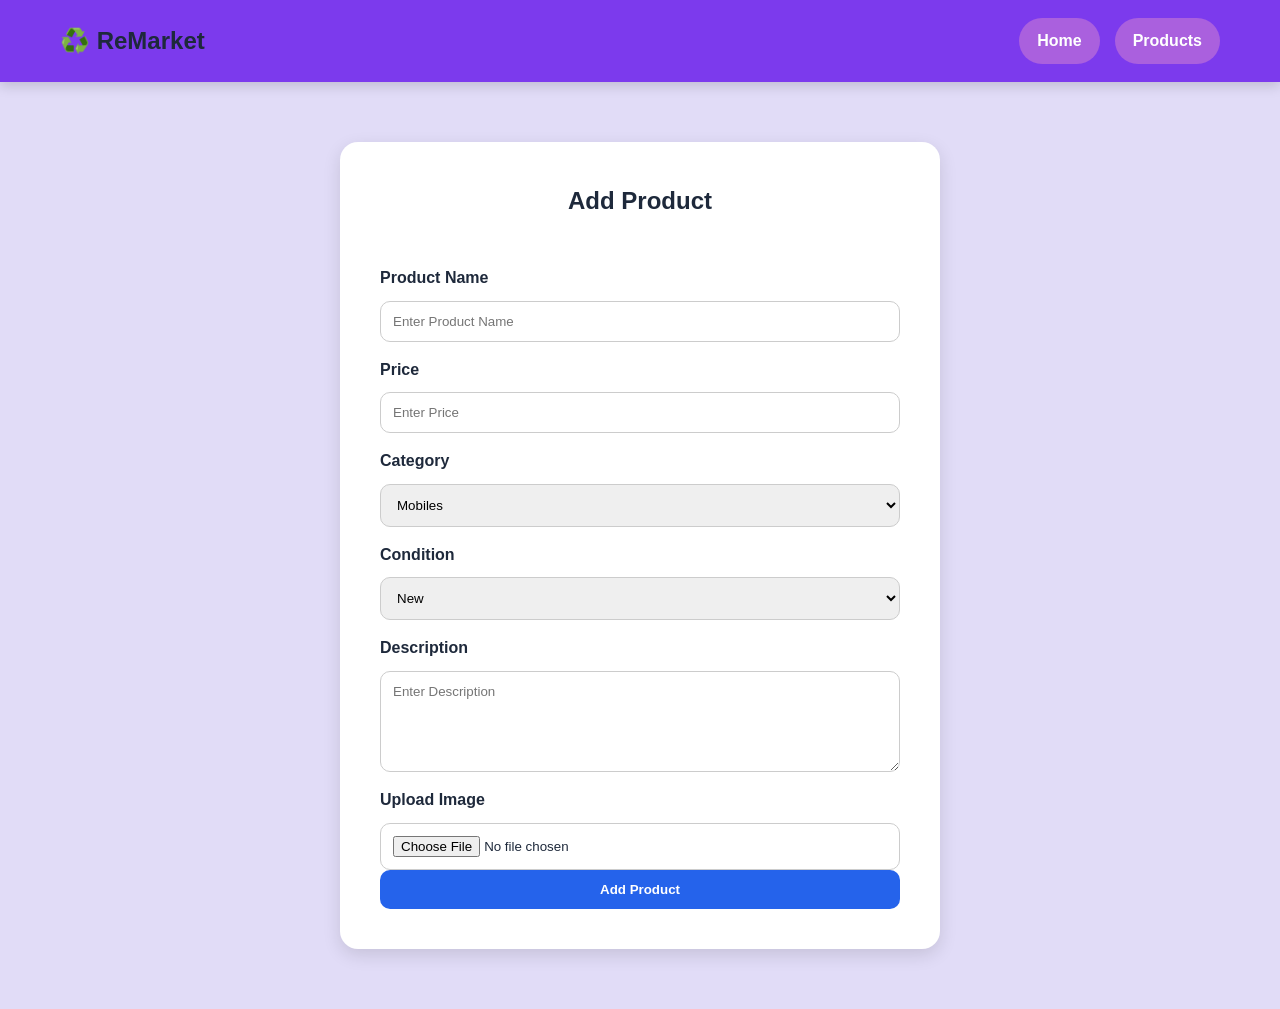
==== add-product.html @ 2c680824 "Add files via upload" ====
<!DOCTYPE html>
<html lang="en">
<head>
    <meta charset="UTF-8">
    <meta name="viewport" content="width=device-width, initial-scale=1.0">
    <title>Add Product</title>
    <link rel="stylesheet" href="style.css">
</head>
<body>
    <nav>
        <h2>♻️ ReMarket</h2>
        <div class="nav-links">
            <a href="index.html">Home</a>
            <a href="product.html">Products</a>
        </div>
    </nav>
    <section class="add-product">
        <h1>Add Product</h1>
        <form>
            <label>Product Name</label>
            <input type="text" placeholder="Enter Product Name">

            <label>Price</label>
            <input type="number" placeholder="Enter Price">

            <label>Category</label>
            <select>
                <option>Mobiles</option>
                <option>Books</option>
                <option>Furniture</option>
                <option>Laptops</option>
                <option>Musical Instruments</option>
                <option>Fitness</option>
             </select>
             <label>Condition</label>
             <select>
                <option>New</option>
                <option>Like New</option>
                <option>Good</option>
                <option>Fair</option>
                <option>Used</option>
             </select>
             <label>Description</label>
             <textarea rows="5" placeholder="Enter Description"></textarea>
             <label>Upload Image</label>
             <input type="file">
             <button>Add Product</button>
        </form>
    </section>
    
</body>
</html>
---- style.css ----
*{
    margin:0;
    padding:0;
    box-sizing:border-box;
    font-family:Arial, Helvetica, sans-serif;
}

body{

    background:#e1dcf7;

    color:#1E293B;

    line-height:1.6;
}


nav{

    display:flex;

    justify-content:space-between;

    align-items:center;

    padding:18px 60px;

    background:#7c3aed;

    position:sticky;

    top:0;

    z-index:1000;

    box-shadow:0 4px 12px rgba(0,0,0,0.15);

}

nav h1{

    color:white;

    font-size:32px;
}
.logo-section{

    color: white;

    display:flex;

    flex-direction:column;

}

.logo-section h1{

    color:white;

    margin:0;

}

.logo-section p{

    color:white;

    font-size:20px;

    font-weight:500;

    margin-top:4px;

    margin-left: 48px;

}

.nav-links{

    display:flex;

    gap:15px;

    flex-wrap: wrap;
}

.nav-links a{

    text-decoration:none;

    color:white;

    padding:10px 18px;

    border-radius:25px;

    font-weight:600;

    transition:0.3s ease;

    background:rgba(187, 110, 218, 0.741);

}

.nav-links a:hover{

    background:rgba(109, 207, 161, 0.826);

    transform:translateY(-3px);

    box-shadow:0 4px 12px rgba(0,0,0,0.15);

}

.offer-bar{

    position:fixed;

    top:120px;

    right:25px;

    background:#d86bdc;

    color:white;

    padding:15px 25px;

    border-radius:30px;

    font-size:18px;

    font-weight:bold;

    box-shadow:0 6px 15px rgba(0,0,0,0.2);

    z-index:999;

    animation:float 2s infinite ease-in-out;

}

@keyframes float{

    0%{

        transform:translateY(0);

    }

    50%{

        transform:translateY(-8px);

    }

    100%{

        transform:translateY(0);

    }

}


.Hero{

    text-align:center;

    padding:60px 20px;
}

.Hero h1{

    font-size:48px;

    margin-bottom:25px;
}

.Hero input{

    width:60%;

    padding:15px;

    border:none;

    border-radius:12px;

    box-shadow:0 4px 12px rgba(0,0,0,0.12);

    font-size:16px;
}


.Categories{

    display:flex;

    justify-content:center;

    gap:25px;

    flex-wrap:wrap;

    margin:40px 0;

}

.category-cards{

    width:180px;

    height:220px;

    background:#f8fafc;

    border-radius:25px;

    display:flex;

    flex-direction:column;

    justify-content:center;

    align-items:center;

    transition:0.3s;

    cursor:pointer;
}

.category-cards:hover{

    transform:translateY(-6px);

    box-shadow:0 8px 20px rgba(0,0,0,0.12);

}

.category-cards img{

    width:100px;

    height:100px;

    object-fit:contain;

}

.category-cards button{

    width:85%;

    margin-top:20px;

    padding:12px;

    border:none;

    border-radius:15px;

    background:#2563EB;

    color:white;

    font-size:18px;

    font-weight:600;

    cursor:pointer;
}

.category-cards button:hover{

    background:#1D4ED8;

}

.fresh-title{
    margin-left: 60px;

    margin-top: 20px;

    margin-bottom: 20px;

    font-size: 40px;
}

.Products{

    display:grid;

    grid-template-columns:repeat(4,1fr);

    justify-content:center;

    gap:30px;

    padding:40px 60px;

}


.Card{

    width:280px;

    background:white;

    border-radius:18px;

    overflow:hidden;

    text-align:center;

    padding:20px;

    box-shadow:0 6px 18px rgba(0,0,0,0.12);

    transition:0.3s;

}
.Card:hover{

    transform:translateY(-10px);
}

.Card img{

    width:100%;

    height:220px;

    object-fit:contain;

}

.Card h3{

    margin-bottom:10px;
}

.Card p{

    margin-bottom:15px;

    font-size:18px;

    font-weight:bold;

    color:#16A34A;
}

.Card button{

    width:90%;

    margin-bottom:20px;
}


button{

    background:#2563EB;

    color:white;

    border:none;

    padding:12px 18px;

    border-radius:10px;

    cursor:pointer;

    font-weight:600;

    transition:0.3s;
}

button:hover{

    background:#1D4ED8;
}


.product-container{

    display:flex;

    justify-content:center;

    gap:60px;

    padding:60px;

    flex-wrap:wrap;
}

.product-image img{

    width:400px;

    border-radius:18px;

    background:white;

    padding:20px;
}

.product-info{

    width:450px;
}

.product-info h1{

    margin-bottom:15px;
}

.product-info h2{

    color:#16A34A;

    margin-bottom:20px;
}

.offer-btn{

    background:#2563EB;
}

.chat-btn{

    background:#22C55E;

    margin-left:20px;
}


.add-product,
.login-container,
.register-container{

    width:600px;

    margin:60px auto;

    background:white;

    padding:40px;

    border-radius:18px;

    box-shadow:0 6px 18px rgba(0,0,0,0.12);
}

.login-container,
.register-container{

    width:500px;
}

.add-product h1,
.login-container h1,
.register-container h1{

    text-align:center;

    margin-bottom:30px;
}

.add-product form,
.login-container form,
.register-container form{

    display:flex;

    flex-direction:column;
}

.add-product label,
.login-container label,
.register-container label{

    margin-top:15px;

    font-weight:600;
}

.add-product input,
.add-product select,
.add-product textarea,
.login-container input,
.register-container input{

    padding:12px;

    margin-top:10px;

    border:1px solid #ccc;

    border-radius:10px;
}


.profile-container{

    width:600px;

    margin:60px auto;

    background:white;

    padding:40px;

    border-radius:18px;

    text-align:center;

    box-shadow:0 6px 18px rgba(0,0,0,0.12);
}

.profile-container img{

    width:140px;
}

.profile-container h3{

    color:#16A34A;

    margin:15px 0;
}

.stats{

    display:flex;

    justify-content:space-around;

    margin-top:30px;
}


.dashboard{

    width:85%;

    margin:60px auto;
}

.dashboard h1{

    text-align:center;

    margin-bottom:40px;
}

.dashboard-cards{

    display:flex;

    justify-content:center;

    gap:30px;

    flex-wrap:wrap;
}

.dash-card{

    width:250px;

    background:white;

    padding:30px;

    text-align:center;

    border-radius:18px;

    box-shadow:0 6px 18px rgba(0,0,0,0.12);
}


.wishlist-container{

    width:85%;

    margin:50px auto;
}

.wishlist-container h1{

    text-align:center;

    margin-bottom:40px;
}

.wishlist-products{

    display:flex;

    justify-content:center;

    gap:30px;

    flex-wrap:wrap;
}

.wishlist-card{

    width:300px;

    background:white;

    padding:20px;

    border-radius:18px;

    text-align:center;

    box-shadow:0 6px 18px rgba(0,0,0,0.12);
}

.wishlist-card img{

    width:100%;

    height:250px;

    object-fit:contain;
}

.wishlist-card h3{

    margin:15px 0;
}

.wishlist-card button{

    width:100%;

    background:#EF4444;
}


.chat-container{

    width:700px;

    margin:50px auto;

    background:white;

    padding:30px;

    border-radius:18px;

    box-shadow:0 6px 18px rgba(0,0,0,0.12);
}

.chat-header{

    text-align:center;

    margin-bottom:25px;
}

.chat-box{

    height:350px;

    border:1px solid #ddd;

    border-radius:12px;

    padding:20px;

    overflow-y:auto;
}

.message{

    width:fit-content;

    max-width:70%;

    padding:12px;

    margin:15px 0;

    border-radius:12px;
}

.seller{

    background:#E5E7EB;
}

.buyer{

    background:#2563EB;

    color:white;

    margin-left:auto;
}

.chat-input{

    display:flex;

    gap:15px;

    margin-top:20px;
}

.chat-input input{

    flex:1;

    padding:12px;

    border:1px solid #ccc;

    border-radius:10px;
}

.mobile-page{

    display:flex;
    
    gap:30px;
    
    padding:40px;
    
    }
    
    .filters{
    
    width:250px;
    
    background:white;
    
    padding:30px;
    
    border-radius:20px;
    
    }
    
    .mobile-products{
    
    flex:1;
    
    }
    
    .mobile-grid{
    
    display:grid;
    
    grid-template-columns:repeat(3,1fr);
    
    gap:25px;
    
    }
    
    .mobile-card{
    
    background:white;
    
    padding:20px;
    
    border-radius:20px;
    
    text-align:center;
    
    }
    
    .mobile-card img{
    
    width:100%;
    
    height:220px;
    
    object-fit:contain;
    
    }

    .mobile-card button{

        width:160px;
    
        height:50px;
    
        margin-top:18px;
    
        border:none;
    
        border-radius:15px;
    
        background:#2563EB;
    
        color:white;
    
        font-size:18px;
    
        font-weight:600;
    
        cursor:pointer;
    
        transition:0.3s;
    
    }

    .mobile-card button:hover{

        background:#1D4ED8;
    
        transform:translateY(-3px);
    
    }

    /* Responsive Design */

@media (max-width:768px){

    nav{
        flex-direction: column;
        gap: 15px;
        padding: 15px;
    }
    
    .logo-section{
        text-align: center;
    }
    
    .nav-links{
        display: flex;
        flex-wrap: wrap;
        justify-content: center;
        gap: 10px;
    }
    
    .Hero input{
        width: 90%;
    }
    
    .Categories{
        display: grid;
        grid-template-columns: repeat(2,1fr);
        gap: 15px;
    }
    
    .Products{
        display: grid;
        grid-template-columns: repeat(2,1fr);
        gap: 15px;
    }
    
    .category-cards,
    .Card{
        width: 100%;
    }
    
    .product-container{
        flex-direction: column;
        text-align: center;
        padding: 20px;
    }
    
    .product-image img{
        width: 250px;
    }
    
    .offer-btn,
    .chat-btn{
        width: 100%;
        margin-top: 10px;
    }
    
    img{
        max-width: 100%;
        height: auto;
    
    }
    
    }
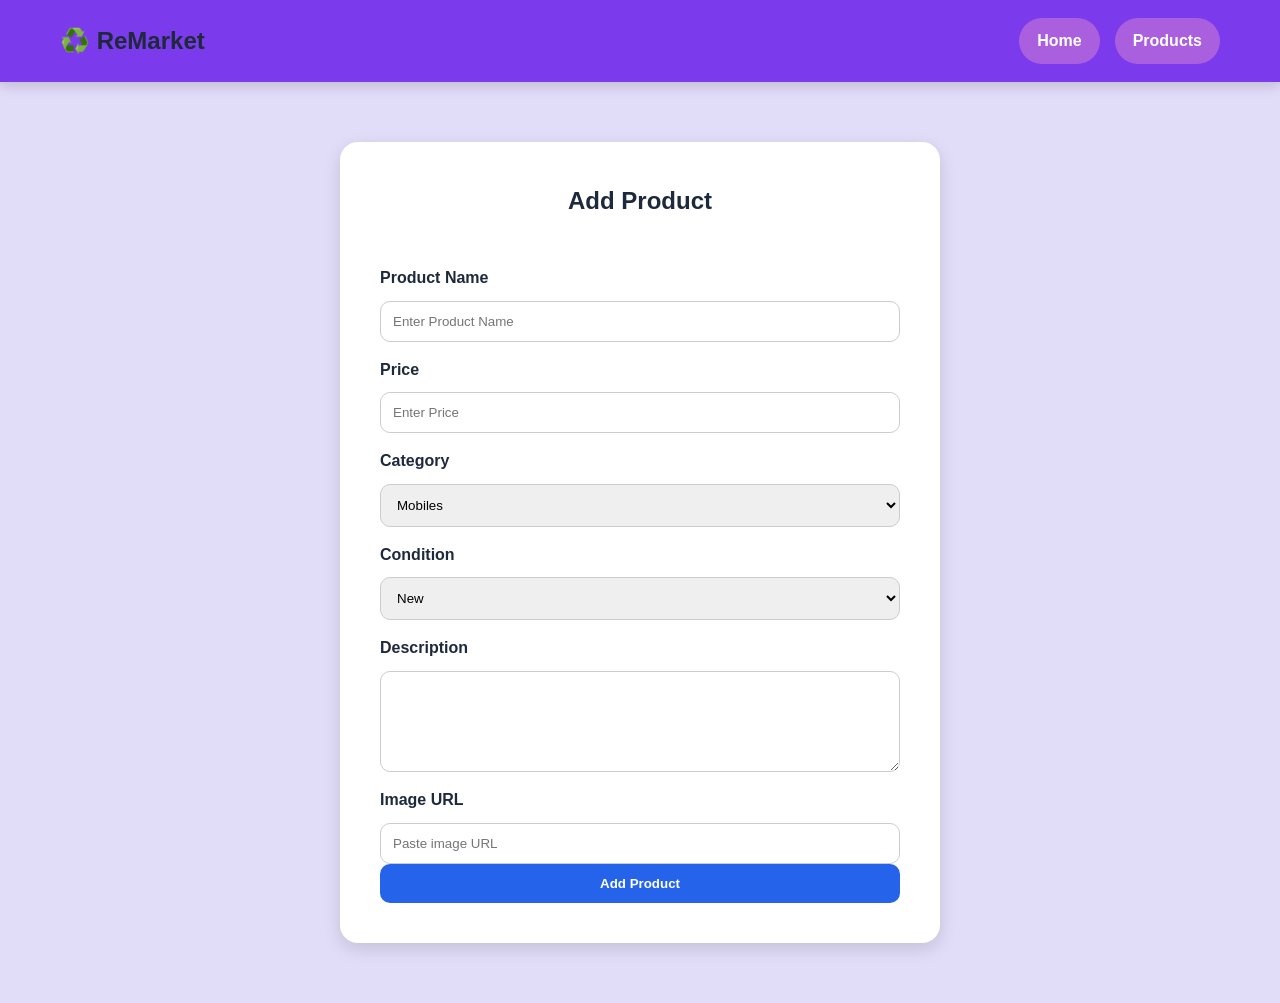
==== commit 37ac1093: "Update add-product.html" ====
--- a/add-product.html
+++ b/add-product.html
@@ -1,52 +1,128 @@
 <!DOCTYPE html>
 <html lang="en">
+
 <head>
+
     <meta charset="UTF-8">
+
     <meta name="viewport" content="width=device-width, initial-scale=1.0">
+
     <title>Add Product</title>
+
     <link rel="stylesheet" href="style.css">
+
 </head>
+
 <body>
+
     <nav>
+
         <h2>♻️ ReMarket</h2>
+
         <div class="nav-links">
+
             <a href="index.html">Home</a>
+
             <a href="product.html">Products</a>
+
         </div>
+
     </nav>
+
+
     <section class="add-product">
+
         <h1>Add Product</h1>
-        <form>
+
+        <form id="productForm">
+
             <label>Product Name</label>
-            <input type="text" placeholder="Enter Product Name">
+
+            <input
+                type="text"
+                id="productName"
+                placeholder="Enter Product Name"
+                required>
+
 
             <label>Price</label>
-            <input type="number" placeholder="Enter Price">
+
+            <input
+                type="number"
+                id="productPrice"
+                placeholder="Enter Price"
+                required>
+
 
             <label>Category</label>
-            <select>
+
+            <select id="productCategory">
+
                 <option>Mobiles</option>
+
                 <option>Books</option>
+
                 <option>Furniture</option>
+
                 <option>Laptops</option>
+
                 <option>Musical Instruments</option>
+
                 <option>Fitness</option>
-             </select>
-             <label>Condition</label>
-             <select>
+
+            </select>
+
+
+            <label>Condition</label>
+
+            <select id="productCondition">
+
                 <option>New</option>
+
                 <option>Like New</option>
+
                 <option>Good</option>
+
                 <option>Fair</option>
+
                 <option>Used</option>
-             </select>
-             <label>Description</label>
-             <textarea rows="5" placeholder="Enter Description"></textarea>
-             <label>Upload Image</label>
-             <input type="file">
-             <button>Add Product</button>
+
+            </select>
+
+
+            <label>Description</label>
+
+            <textarea
+                id="productDescription"
+                rows="5"
+                placeholder="Enter Description"
+                required>
+
+            </textarea>
+
+
+            <label>Image URL</label>
+
+            <input
+                type="text"
+                id="productImage"
+                placeholder="Paste image URL"
+                required>
+
+
+            <button type="submit">
+
+                Add Product
+
+            </button>
+
         </form>
+
     </section>
-    
+
+
+    <script src="add-product.js"></script>
+
 </body>
-</html>+
+</html>
--- a/style.css
+++ b/style.css
@@ -823,6 +823,48 @@
     
     }
 
+    footer{
+
+        margin-top:50px;
+    
+        background:#7c3aed;
+    
+        color:white;
+    
+        padding:30px;
+    
+        text-align:center;
+    
+    }
+    
+    .footer-links{
+    
+        display:flex;
+    
+        justify-content:center;
+    
+        gap:20px;
+    
+        margin:15px 0;
+    
+        flex-wrap:wrap;
+    
+    }
+    
+    .footer-links a{
+    
+        color:white;
+    
+        text-decoration:none;
+    
+    }
+    
+    .footer-links a:hover{
+    
+        color:orange;
+    
+    }
+
     /* Responsive Design */
 
 @media (max-width:768px){
@@ -887,4 +929,4 @@
     
     }
     
-    }+    }
